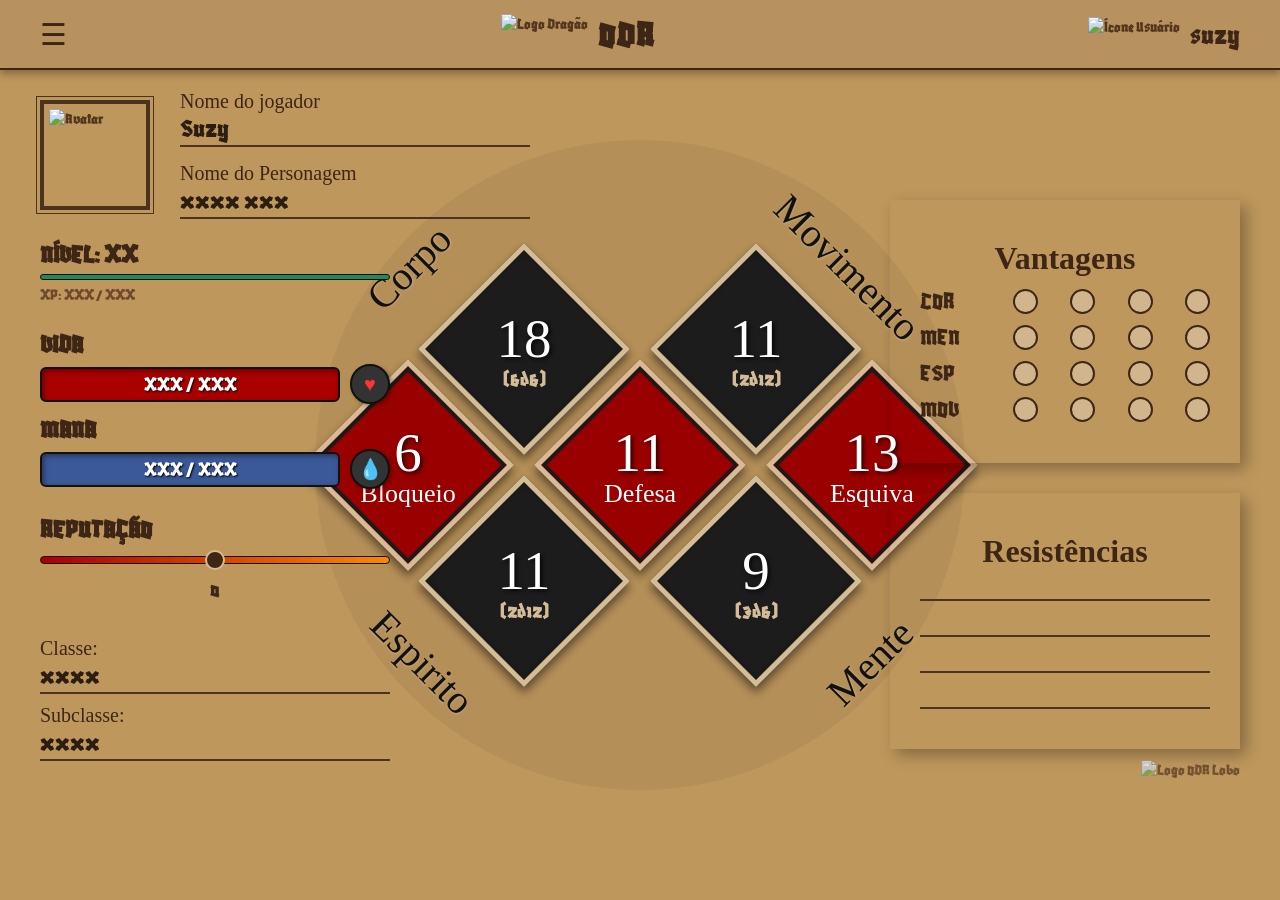
==== frontend/html/ficha.html @ 8ba45d46 "chore: organiza estrutura de pastas do frontend e ajusta caminhos dos arquivos" ====
<!DOCTYPE html>
<html lang="pt-BR">
<head>
    <meta charset="UTF-8">
    <meta name="viewport" content="width=device-width, initial-scale=1.0">
    <title>ODR - Ficha do Personagem</title>
    <link rel="stylesheet" href="../css/global.css">
    <link rel="stylesheet" href="../css/ficha.css">
    <link href="https://fonts.googleapis.com/css2?family=Blaka&display=swap" rel="stylesheet">
</head>
<body>

    <!-- NAVBAR PADRÃO -->
    <header class="navbar">
        <div class="menu-icon"><span>&#9776;</span></div>
        <div class="logo-container">
            <img src="../assets/castle.png" alt="Logo Dragão" class="logo-img">
            <h1 class="logo-text">ODR</h1>
        </div>
        <div class="user-profile">
            <img src="../assets/account.png" alt="Ícone Usuário" class="user-icon">
            <span class="username">suzy</span>
        </div>
    </header>

<main class="ficha-content three-col-layout">
        
        <!-- ========================================== -->
        <!-- COLUNA 1: ESQUERDA -->
        <!-- ========================================== -->
        <aside class="sidebar-left">
            <!-- Header -->
            <section class="ficha-header">
                <div class="ficha-avatar-box">
                    <img src="../assets/account.png" alt="Avatar">
                </div>
                <div class="ficha-names">
                    <div class="name-group">
                        <label>Nome do jogador</label>
                        <input type="text" value="Suzy" class="line-input">
                    </div>
                    <div class="name-group">
                        <label>Nome do Personagem</label>
                        <input type="text" value="xxxx xxx" class="line-input">
                    </div>
                </div>
            </section>

            <!-- Nível e XP -->
            <div class="level-box">
                <h3 class="blaka-title">NÍVEL: XX</h3>
                <div class="xp-bar"></div>
                <span class="xp-text">XP: XXX / XXX</span>
            </div>

            <!-- Vida e Mana -->
            <div class="status-box">
                <h3 class="blaka-title">VIDA</h3>
                <div class="bar-row">
                    <div class="status-bar health-bar">
                        <input type="text" value="XXX / XXX" class="bar-input">
                    </div>
                    <div class="bar-icon"><span class="icon-heart">♥</span></div>
                </div>

                <h3 class="blaka-title mt-10">MANA</h3>
                <div class="bar-row">
                    <div class="status-bar mana-bar">
                        <input type="text" value="XXX / XXX" class="bar-input">
                    </div>
                    <div class="bar-icon"><span class="icon-potion">💧</span></div>
                </div>
            </div>

            <!-- Reputação -->
            <div class="reputacao-box">
                <h3 class="blaka-title">REPUTAÇÃO</h3>
                <input type="range" min="-100" max="100" value="0" class="reputacao-slider" id="repSlider">
                <div class="rep-display"><span id="repValor">0</span></div>
            </div>

            <!-- Classe e Subclasse -->
            <div class="class-info mt-10">
                <div class="name-group">
                    <label>Classe:</label>
                    <input type="text" value="xxxx" class="line-input">
                </div>
                <div class="name-group mt-10">
                    <label>Subclasse:</label>
                    <input type="text" value="xxxx" class="line-input">
                </div>
            </div>
        </aside>

        <!-- ========================================== -->
        <!-- COLUNA 2: CENTRO (Hexagrama) -->
        <!-- ========================================== -->
        <section class="diamond-grid central-grid">
            <div class="grid-center">
                <div class="diamond-item pos-tl black-diamond">
                    <span class="outer-label label-tl">Corpo</span>
                    <div class="diamond-shape"></div>
                    <div class="diamond-content">
                        <input type="text" value="18" class="diamond-val">
                        <input type="text" value="(6d6)" class="diamond-sub">
                    </div>
                </div>
                <div class="diamond-item pos-tr black-diamond">
                    <span class="outer-label label-tr">Movimento</span>
                    <div class="diamond-shape"></div>
                    <div class="diamond-content">
                        <input type="text" value="11" class="diamond-val">
                        <input type="text" value="(2d12)" class="diamond-sub">
                    </div>
                </div>
                <div class="diamond-item pos-l red-diamond">
                    <div class="diamond-shape"></div>
                    <div class="diamond-content">
                        <input type="text" value="6" class="diamond-val">
                        <input type="text" value="Bloqueio" class="diamond-text">
                    </div>
                </div>
                <div class="diamond-item pos-center red-diamond">
                    <div class="diamond-shape"></div>
                    <div class="diamond-content">
                        <input type="text" value="11" class="diamond-val">
                        <input type="text" value="Defesa" class="diamond-text">
                    </div>
                </div>
                <div class="diamond-item pos-r red-diamond">
                    <div class="diamond-shape"></div>
                    <div class="diamond-content">
                        <input type="text" value="13" class="diamond-val">
                        <input type="text" value="Esquiva" class="diamond-text">
                    </div>
                </div>
                <div class="diamond-item pos-bl black-diamond">
                    <span class="outer-label label-bl">Espirito</span>
                    <div class="diamond-shape"></div>
                    <div class="diamond-content">
                        <input type="text" value="11" class="diamond-val">
                        <input type="text" value="(2d12)" class="diamond-sub">
                    </div>
                </div>
                <div class="diamond-item pos-br black-diamond">
                    <span class="outer-label label-br">Mente</span>
                    <div class="diamond-shape"></div>
                    <div class="diamond-content">
                        <input type="text" value="9" class="diamond-val">
                        <input type="text" value="(3d6)" class="diamond-sub">
                    </div>
                </div>
            </div>
        </section>

        <!-- ========================================== -->
        <!-- COLUNA 3: DIREITA -->
        <!-- ========================================== -->
        <aside class="sidebar-right">
            <!-- Vantagens -->
            <div class="pergaminho-box">
                <h2 class="old-title central-title">Vantagens</h2>
                <div class="vantagens-grid">
                    <div class="vantagem-row">
                        <span class="vantagem-label">COR</span>
                        <input type="checkbox" class="circle-check"><input type="checkbox" class="circle-check"><input type="checkbox" class="circle-check"><input type="checkbox" class="circle-check">
                    </div>
                    <div class="vantagem-row">
                        <span class="vantagem-label">MEN</span>
                        <input type="checkbox" class="circle-check"><input type="checkbox" class="circle-check"><input type="checkbox" class="circle-check"><input type="checkbox" class="circle-check">
                    </div>
                    <div class="vantagem-row">
                        <span class="vantagem-label">ESP</span>
                        <input type="checkbox" class="circle-check"><input type="checkbox" class="circle-check"><input type="checkbox" class="circle-check"><input type="checkbox" class="circle-check">
                    </div>
                    <div class="vantagem-row">
                        <span class="vantagem-label">MOV</span>
                        <input type="checkbox" class="circle-check"><input type="checkbox" class="circle-check"><input type="checkbox" class="circle-check"><input type="checkbox" class="circle-check">
                    </div>
                </div>
            </div>

            <!-- Resistências -->
            <div class="pergaminho-box mt-30">
                <h2 class="old-title central-title">Resistências</h2>
                <div class="resistencias-list">
                    <input type="text" class="line-input full-width">
                    <input type="text" class="line-input full-width">
                    <input type="text" class="line-input full-width">
                    <input type="text" class="line-input full-width">
                </div>
            </div>
        </aside>
        <!-- FIM DA COLUNA DIREITA -->

    </main>

    <img src="../assets/ODR_2m.png" alt="Logo ODR Lobo" class="watermark-logo">
    <script>
        const slider = document.getElementById("repSlider");
        const valorDisplay = document.getElementById("repValor");
        slider.oninput = function() {
            valorDisplay.innerHTML = this.value; // Pega o valor exato (-100 a 100) e joga na tela
        }
    </script>
</body>
</html>

</body>
</html>
---- frontend/css/global.css ----
/* =========================================
   ESTILOS GERAIS E RESETS
   ========================================= */
* {
    margin: 0;
    padding: 0;
    box-sizing: border-box;
}

body {
    /* fundo base sólido que vai aparecer por baixo da textura transparente */
    background-color: #be975c; 
    
    font-family: 'Blaka', cursive;
    color: #53361e;
    min-height: 100vh;
    display: flex;
    flex-direction: column;
}

/* camada invisível criada apenas para controlar a opacidade da imagem */
body::before {
    content: "";
    position: fixed;
    top: 0;
    left: 0;
    width: 100%;
    height: 100%;
    z-index: -1; /* joga a textura para trás de tudo */
    
    background-image: url('../assets/paperfundo.png'); 
    background-size: cover;
    background-position: center;
    opacity: 0.3; 
}

/* =========================================
   NAVBAR (CABEÇALHO)
   ========================================= */
.navbar {
    background-color: rgba(184, 145, 95, 0.85);
    border-bottom: 2px solid #3d2616;
    height: 70px;
    display: flex;
    justify-content: space-between;
    align-items: center;
    padding: 0 40px;
    box-shadow: 0 4px 8px rgba(0, 0, 0, 0.3);
}

.menu-icon span {
    font-size: 30px;
    color: #3d2616;
    cursor: pointer;
}

.logo-container {
    display: flex;
    align-items: center;
    gap: 10px;
}

.logo-img { height: 40px; }

.logo-text {
    font-family: 'Blaka', cursive;
    font-size: 36px;
    color: #3d2616;
    letter-spacing: 2px;
}

.user-profile {
    display: flex;
    align-items: center;
    gap: 10px;
}

.user-icon { height: 35px; }

.username {
    font-family: 'Blaka', cursive;
    font-size: 28px;
    color: #3d2616;
}

/* =========================================
   MARCA D'ÁGUA INFERIOR DIREITA
   ========================================= */
.watermark-logo {
    position: fixed;
    bottom: 40px;
    right: 40px;
    height: 100px;
    opacity: 0.7;
}
---- frontend/css/ficha.css ----
/* =========================================
   FICHA DE PERSONAGEM
   ========================================= */
.ficha-content {
    flex: 1;
    display: flex;
    flex-direction: column;
    padding: 30px;
    position: relative;
    z-index: 1;
}

/* --- Avatar e Nomes --- */
.ficha-header {
    display: flex;
    align-items: center;
    gap: 30px;
    margin-bottom: 20px;
    position: relative; 
    z-index: 10; 
}

.ficha-avatar-box {
    width: 110px;
    height: 110px;
    
    min-width: 110px; 
    flex-shrink: 0;   
    
    border: 4px solid #4a3320;
    padding: 5px;
    position: relative;
    display: flex;
    justify-content: center;
    align-items: center;
}

.ficha-avatar-box::after {
    content: "";
    position: absolute;
    top: -8px; left: -8px; right: -8px; bottom: -8px;
    border: 1px solid #4a3320;
}

.ficha-avatar-box img {
    width: 100%;
    height: 100%;
    object-fit: contain;
}

.ficha-names {
    display: flex;
    flex-direction: column;
    gap: 15px;
}

.name-group {
    display: flex;
    flex-direction: column;
}

.name-group label {
    font-family: 'Old English Text MT', 'Engravers Old English', cursive;
    font-size: 20px;
    color: #3d2616;
}

.line-input {
    border: none;
    border-bottom: 2px solid #4a3320;
    background: transparent;
    font-family: 'Blaka', cursive;
    font-size: 26px;
    color: #2b1d12;
    width: 350px;
    outline: none;
    padding-bottom: 2px;
}

/* --- Losangos --- */
.diamond-grid {
    display: flex;
    justify-content: center;
    align-items: center;
    flex: 1;
    margin-top: -180px; 
}

.grid-center {
    position: relative;
    --size: 150px;     
    --offset: 116px;   
}

.grid-center::before {
    content: "";
    position: absolute;
    top: 50%; left: 50%;
    width: 650px; height: 650px;
    transform: translate(-50%, -50%);
    border-radius: 50%;
    background-color: rgba(0, 0, 0, 0.05);
    z-index: 0;
}

.diamond-item {
    position: absolute;
    width: var(--size);
    height: var(--size);
    transform: translate(-50%, -50%); 
    display: flex;
    justify-content: center;
    align-items: center;
    z-index: 2;
}

.pos-center { top: 0; left: 0; }
.pos-tl { top: calc(var(--offset) * -1); left: calc(var(--offset) * -1); }
.pos-tr { top: calc(var(--offset) * -1); left: var(--offset); }
.pos-l  { top: 0; left: calc(var(--offset) * -2); }
.pos-r  { top: 0; left: calc(var(--offset) * 2); }
.pos-bl { top: var(--offset); left: calc(var(--offset) * -1); }
.pos-br { top: var(--offset); left: var(--offset); }

.diamond-shape {
    position: absolute;
    top: 0; left: 0; 
    width: 100%; height: 100%;
    transform: rotate(45deg); 
    box-sizing: border-box;
    border: 5px solid #d4bc96; 
    box-shadow: inset 0 0 0 4px #1a1a1a, 4px 4px 10px rgba(0,0,0,0.5); 
    z-index: 1;
}

.black-diamond .diamond-shape { background-color: #1c1c1c; }
.red-diamond .diamond-shape { background-color: #990000; }

.diamond-content {
    position: relative;
    z-index: 2;
    display: flex;
    flex-direction: column;
    align-items: center;
    justify-content: center;
    width: 100%;
}

/* --- textos editáveis --- */
.diamond-val {
    font-family: 'Old English Text MT', 'Engravers Old English', cursive;
    font-size: 55px; 
    color: #fff;
    background: transparent;
    border: none;
    width: 90%;
    text-align: center;
    outline: none;
    text-shadow: 2px 2px 4px rgba(0,0,0,0.8);
    margin-bottom: -5px;
}

.diamond-sub {
    font-family: 'Blaka', cursive;
    font-size: 22px; 
    color: #d4bc96;
    background: transparent;
    border: none;
    width: 90%;
    text-align: center;
    outline: none;
}

.diamond-text {
    font-family: 'Old English Text MT', 'Engravers Old English', cursive;
    font-size: 26px; 
    color: #fff;
    background: transparent;
    border: none;
    width: 90%;
    text-align: center;
    outline: none;
}

/* --- titulos (corpo, mente, etc) --- */
.outer-label {
    position: absolute;
    font-family: 'Old English Text MT', 'Engravers Old English', cursive;
    font-size: 40px; 
    color: #111;
    text-shadow: 1px 1px 2px rgba(255,255,255,0.2);
    z-index: 3;
}

/* Afastamos um pouquinho mais os textos externos para não colarem na borda */
.label-tl { top: -30px; left: -90px; transform: rotate(-45deg); }
.label-tr { top: -30px; right: -110px; transform: rotate(45deg); }
.label-bl { bottom: -30px; left: -90px; transform: rotate(45deg); }
.label-br { bottom: -30px; right: -90px; transform: rotate(-45deg); }

/* =========================================
   ESTRUTURA DE 3 COLUNAS DA FICHA
   ========================================= */
.three-col-layout {
    display: flex;
    flex-direction: row;
    justify-content: space-between;
    width: 100%;
    max-width: 1800px;
    margin: 0 auto;
    padding: 20px 40px;
}

.sidebar-left, .sidebar-right {
    width: 350px;
    display: flex;
    flex-direction: column;
    z-index: 10;
}

.central-grid {
    flex: 1;
    margin-top: -40px; 
}
/* Utilitários */
.blaka-title { font-family: 'Blaka', cursive; font-size: 26px; color: #3d2616; margin: 0 0 5px 0; }
.old-title { font-family: 'Old English Text MT', 'Engravers Old English', cursive; font-size: 32px; color: #3d2616; margin: 0 0 10px 0; }
.central-title { text-align: center; }
.mt-10 { margin-top: 10px; }
.mt-30 { margin-top: 30px; }

/* =========================================
   COLUNA ESQUERDA (Barras e Nível)
   ========================================= */
/* Nível e XP */
.level-box { margin-bottom: 25px; }
.xp-bar { width: 100%; height: 6px; background-color: #278855; border-radius: 3px; margin: 5px 0; border: 1px solid #111; }
.xp-text { font-family: 'Blaka', cursive; font-size: 16px; color: #583720; opacity: 0.8; }

/* Barras de Vida e Mana */
.status-box { margin-bottom: 25px; }
.bar-row { display: flex; align-items: center; gap: 10px; }

.status-bar {
    flex: 1;
    height: 35px;
    border: 2px solid #111;
    border-radius: 6px;
    display: flex;
    align-items: center;
    justify-content: center;
    box-shadow: inset 2px 2px 5px rgba(0,0,0,0.4);
}
.health-bar { background-color: #aa0000; }
.mana-bar { background-color: #3b5998; }

.bar-input {
    background: transparent; border: none; color: #fff; font-family: 'Blaka', cursive;
    font-size: 20px; text-align: center; width: 100%; outline: none; text-shadow: 1px 1px 2px #000;
}

.bar-icon {
    width: 40px; height: 40px; border-radius: 50%; border: 2px solid #111;
    background-color: #333; display: flex; justify-content: center; align-items: center;
    font-size: 20px; box-shadow: 2px 2px 4px rgba(0,0,0,0.3);
}
.icon-heart { color: #ff3333; }
.icon-potion { color: #33ccff; }

/* Barra de Reputação */
.reputacao-box { margin-bottom: 25px; }
.reputacao-slider {
    width: 100%; height: 8px; appearance: none; -webkit-appearance: none; background: linear-gradient(to right, #aa0000, #ff8800);
    border-radius: 4px; outline: none; border: 1px solid #111;
}
.reputacao-slider::-webkit-slider-thumb {
    -webkit-appearance: none; appearance: none;
    width: 20px; height: 20px; border-radius: 50%; background: #3d2616; border: 2px solid #d4bc96; cursor: pointer;
}
.rep-display {
    font-family: 'Blaka', cursive;
    font-size: 22px;
    color: #3d2616;
    text-align: center;
    margin-top: 8px; 
}

/* =========================================
   COLUNA DIREITA 
   ========================================= */
.pergaminho-box {
    background-image: url('../assets/fundoquadrado.png'); 
    
    background-size: 100% 100%;
    background-position: center;
    background-repeat: no-repeat;
    background-color: transparent;
    padding: 40px 30px; 
    width: 100%;
    min-height: 250px;
    box-shadow: 6px 6px 15px rgba(0, 0, 0, 0.3); 
}
.sidebar-right {
    margin-top: 110px; 
}

/* checkboxes de vantagens */
.vantagens-grid { display: flex; flex-direction: column; gap: 8px; }
.vantagem-row { display: flex; align-items: center; justify-content: space-between; }
.vantagem-label { font-family: 'Blaka', cursive; font-size: 24px; color: #3d2616; width: 60px; }

.circle-check {
    appearance: none; -webkit-appearance: none;
    width: 25px; height: 25px; border: 2px solid #3d2616; border-radius: 50%;
    background-color: rgba(255,255,255,0.3); cursor: pointer;
}
.circle-check:checked {
    background-color: #3d2616;
    box-shadow: inset 0 0 0 3px #d2bba0; 
}

.full-width { width: 100% !important; margin-top: 10px; }

.resistencias-list {
    margin-top: -15px; 
}
.resistencias-list .full-width {
    margin-top: 2px !important; 
}
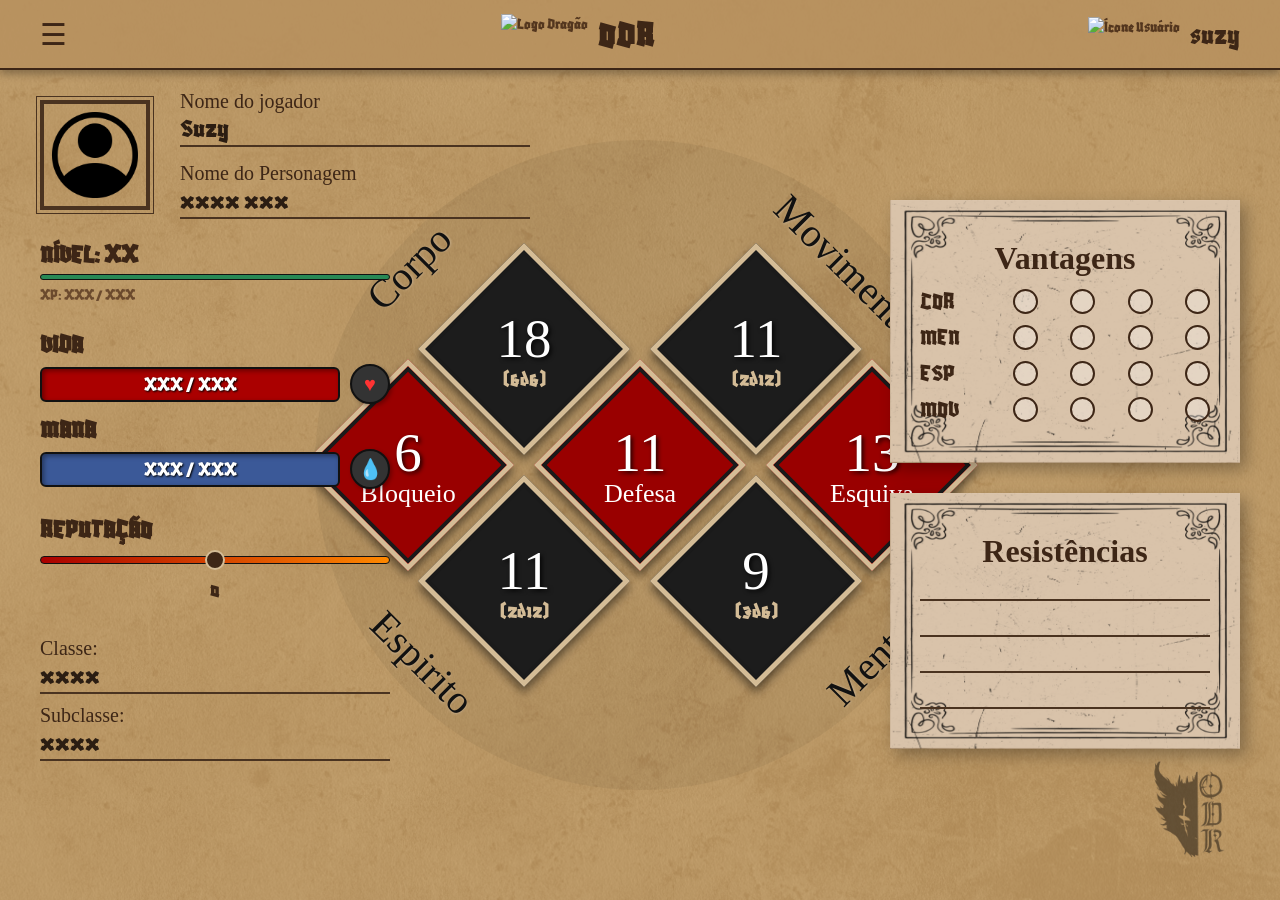
==== commit f3b3d4cc: "fix: corrige caminhos das imagens e do css nos arquivos html" ====
--- a/frontend/html/ficha.html
+++ b/frontend/html/ficha.html
@@ -32,7 +32,7 @@
             <!-- Header -->
             <section class="ficha-header">
                 <div class="ficha-avatar-box">
-                    <img src="../assets/account.png" alt="Avatar">
+                    <img src="../../assets/account.png" alt="Avatar">
                 </div>
                 <div class="ficha-names">
                     <div class="name-group">
@@ -195,7 +195,7 @@
 
     </main>
 
-    <img src="../assets/ODR_2m.png" alt="Logo ODR Lobo" class="watermark-logo">
+    <img src="../../assets/ODR_2m.png" alt="Logo ODR Lobo" class="watermark-logo">
     <script>
         const slider = document.getElementById("repSlider");
         const valorDisplay = document.getElementById("repValor");
--- a/frontend/css/global.css
+++ b/frontend/css/global.css
@@ -28,7 +28,7 @@
     height: 100%;
     z-index: -1; /* joga a textura para trás de tudo */
     
-    background-image: url('../assets/paperfundo.png'); 
+    background-image: url('../../assets/paperfundo.png'); 
     background-size: cover;
     background-position: center;
     opacity: 0.3; 
--- a/frontend/css/ficha.css
+++ b/frontend/css/ficha.css
@@ -289,7 +289,7 @@
    COLUNA DIREITA 
    ========================================= */
 .pergaminho-box {
-    background-image: url('../assets/fundoquadrado.png'); 
+    background-image: url('../../assets/fundoquadrado.png'); 
     
     background-size: 100% 100%;
     background-position: center;
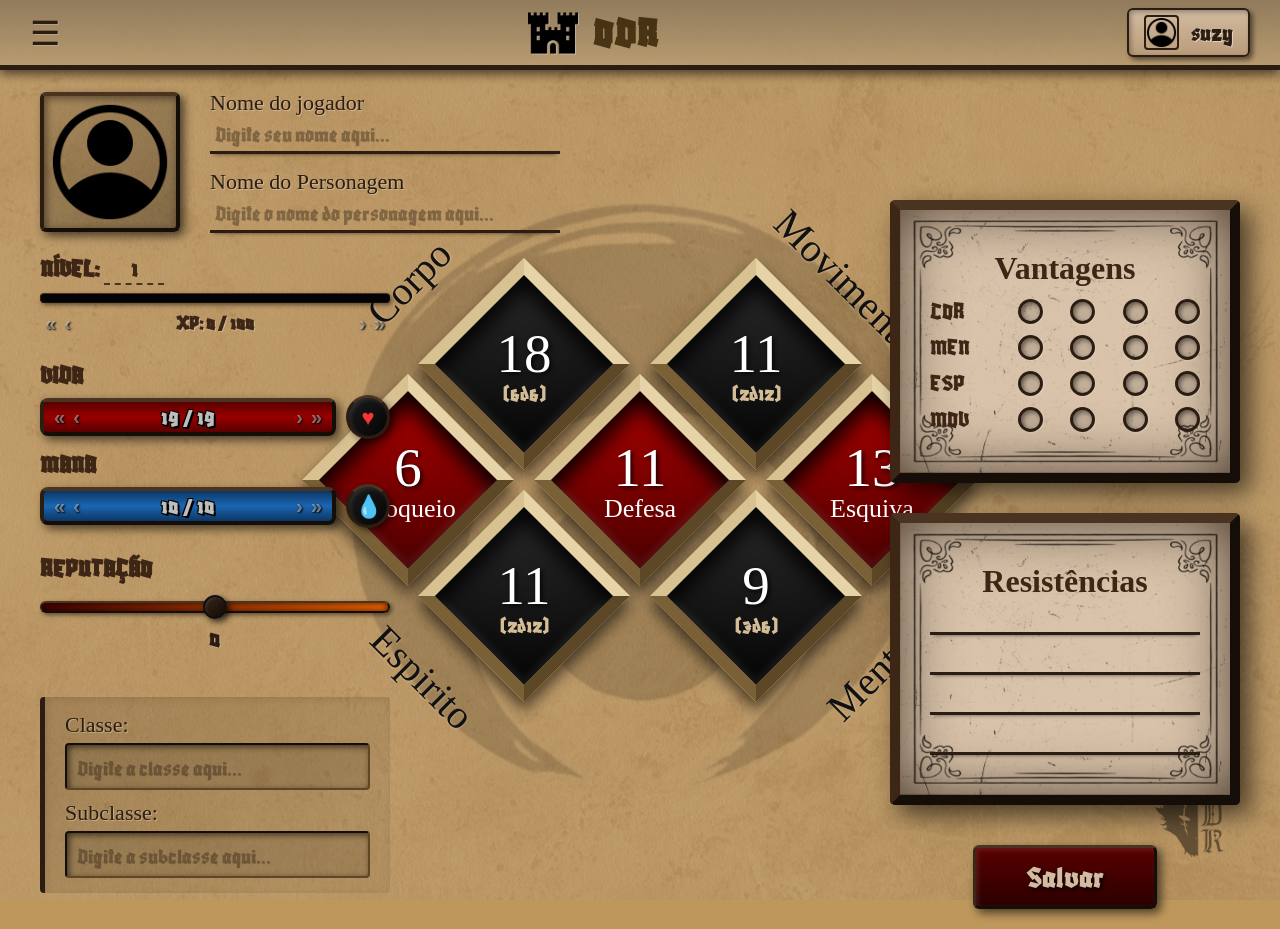
==== commit 982f61fd: "atualizando layout, barras de vida animadas e placeholders" ====
--- a/frontend/html/ficha.html
+++ b/frontend/html/ficha.html
@@ -14,11 +14,11 @@
     <header class="navbar">
         <div class="menu-icon"><span>&#9776;</span></div>
         <div class="logo-container">
-            <img src="../assets/castle.png" alt="Logo Dragão" class="logo-img">
+            <img src="../../assets/castle.png" alt="Logo Dragão" class="logo-img">
             <h1 class="logo-text">ODR</h1>
         </div>
         <div class="user-profile">
-            <img src="../assets/account.png" alt="Ícone Usuário" class="user-icon">
+            <img src="../../assets/account.png" alt="Ícone Usuário" class="user-icon">
             <span class="username">suzy</span>
         </div>
     </header>
@@ -31,42 +31,98 @@
         <aside class="sidebar-left">
             <!-- Header -->
             <section class="ficha-header">
-                <div class="ficha-avatar-box">
-                    <img src="../../assets/account.png" alt="Avatar">
+                <div class="ficha-avatar-box" title="Clique para trocar a imagem">
+                    <label for="avatar-upload" class="avatar-label">
+                        <img src="../../assets/account.png" alt="Avatar" id="avatar-img">
+                    </label>
+                    <input type="file" id="avatar-upload" accept="image/*" style="display: none;">
                 </div>
                 <div class="ficha-names">
                     <div class="name-group">
                         <label>Nome do jogador</label>
-                        <input type="text" value="Suzy" class="line-input">
+                        <input type="text" placeholder="Digite seu nome aqui..." class="line-input">
                     </div>
                     <div class="name-group">
                         <label>Nome do Personagem</label>
-                        <input type="text" value="xxxx xxx" class="line-input">
+                        <input type="text" placeholder="Digite o nome do personagem aqui..." class="line-input">
                     </div>
                 </div>
             </section>
 
             <!-- Nível e XP -->
             <div class="level-box">
-                <h3 class="blaka-title">NÍVEL: XX</h3>
-                <div class="xp-bar"></div>
-                <span class="xp-text">XP: XXX / XXX</span>
+                <h3 class="blaka-title">
+                    NÍVEL: <input type="number" id="nivel-input" class="nivel-input" value="1" min="1">
+                </h3>
+                
+                <div class="xp-bar-container">
+                    <div class="bar-fill xp-fill" id="xp-fill" style="width: 0%;"></div>
+                </div>
+                <div class="xp-text-container">
+                    <div class="arrow-group left-arrows">
+                        <button class="arrow-btn xp-arrow" onclick="updateStat('xp', 'max', -10)">«</button>
+                        <button class="arrow-btn xp-arrow" onclick="updateStat('xp', 'current', -5)">‹</button>
+                    </div>
+                    
+                    <span class="xp-text">XP: <span id="xp-current">0</span> / <span id="xp-max">100</span></span>
+                    
+                    <div class="arrow-group right-arrows">
+                        <button class="arrow-btn xp-arrow" onclick="updateStat('xp', 'current', 5)">›</button>
+                        <button class="arrow-btn xp-arrow" onclick="updateStat('xp', 'max', 10)">»</button>
+                    </div>
+                </div>
             </div>
 
             <!-- Vida e Mana -->
             <div class="status-box">
                 <h3 class="blaka-title">VIDA</h3>
+                
+                <!-- Barra de Vida -->
                 <div class="bar-row">
-                    <div class="status-bar health-bar">
-                        <input type="text" value="XXX / XXX" class="bar-input">
+                    <div class="status-bar-container">
+                        <div class="bar-fill health-fill" id="health-fill" style="width: 100%;"></div>
+                        
+                        <div class="bar-content">
+                            <div class="arrow-group left-arrows">
+                                <button class="arrow-btn" onclick="updateStat('health', 'max', -1)">«</button>
+                                <button class="arrow-btn" onclick="updateStat('health', 'current', -1)">‹</button>
+                            </div>
+                            
+                            <div class="stat-numbers">
+                                <span id="health-current">19</span> / <span id="health-max">19</span>
+                            </div>
+                            
+                            <div class="arrow-group right-arrows">
+                                <button class="arrow-btn" onclick="updateStat('health', 'current', 1)">›</button>
+                                <button class="arrow-btn" onclick="updateStat('health', 'max', 1)">»</button>
+                            </div>
+                        </div>
                     </div>
                     <div class="bar-icon"><span class="icon-heart">♥</span></div>
                 </div>
 
                 <h3 class="blaka-title mt-10">MANA</h3>
+                
+                <!-- Barra de Mana -->
                 <div class="bar-row">
-                    <div class="status-bar mana-bar">
-                        <input type="text" value="XXX / XXX" class="bar-input">
+                    <div class="status-bar-container">
+                        <div class="bar-fill mana-fill" id="mana-fill" style="width: 100%;"></div>
+                        
+                        <div class="bar-content">
+                            <div class="arrow-group left-arrows">
+                                <button class="arrow-btn" onclick="updateStat('mana', 'max', -1)">«</button>
+                                <button class="arrow-btn" onclick="updateStat('mana', 'current', -1)">‹</button>
+                            </div>
+                            
+                            <div class="stat-numbers">
+                                <span id="mana-current">10</span> / <span id="mana-max">10</span>
+                            </div>
+                            
+                            <div class="arrow-group right-arrows">
+                                <button class="arrow-btn" onclick="updateStat('mana', 'current', 1)">›</button>
+                                <button class="arrow-btn" onclick="updateStat('mana', 'max', 1)">»</button>
+                            </div>
+                        </div>
                     </div>
                     <div class="bar-icon"><span class="icon-potion">💧</span></div>
                 </div>
@@ -75,20 +131,23 @@
             <!-- Reputação -->
             <div class="reputacao-box">
                 <h3 class="blaka-title">REPUTAÇÃO</h3>
-                <input type="range" min="-100" max="100" value="0" class="reputacao-slider" id="repSlider">
-                <div class="rep-display"><span id="repValor">0</span></div>
+                <div class="slider-wrapper">
+                    <input type="range" min="-100" max="100" value="0" class="reputacao-slider" id="repSlider">
+                    <div class="rep-display" id="repDisplayBox"><span id="repValor">0</span></div>
+                </div>
             </div>
 
             <!-- Classe e Subclasse -->
             <div class="class-info mt-10">
                 <div class="name-group">
                     <label>Classe:</label>
-                    <input type="text" value="xxxx" class="line-input">
+                    <input type="text" placeholder="Digite a classe aqui..." class="line-input">
                 </div>
                 <div class="name-group mt-10">
                     <label>Subclasse:</label>
-                    <input type="text" value="xxxx" class="line-input">
-                </div>
+                    <input type="text" placeholder="Digite a subclasse aqui..." class="line-input">
+                </div>
+            </div>
             </div>
         </aside>
 
@@ -117,21 +176,21 @@
                     <div class="diamond-shape"></div>
                     <div class="diamond-content">
                         <input type="text" value="6" class="diamond-val">
-                        <input type="text" value="Bloqueio" class="diamond-text">
+                        <input type="text" value="Bloqueio" class="diamond-text" readonly>
                     </div>
                 </div>
                 <div class="diamond-item pos-center red-diamond">
                     <div class="diamond-shape"></div>
                     <div class="diamond-content">
                         <input type="text" value="11" class="diamond-val">
-                        <input type="text" value="Defesa" class="diamond-text">
+                        <input type="text" value="Defesa" class="diamond-text" readonly>
                     </div>
                 </div>
                 <div class="diamond-item pos-r red-diamond">
                     <div class="diamond-shape"></div>
                     <div class="diamond-content">
                         <input type="text" value="13" class="diamond-val">
-                        <input type="text" value="Esquiva" class="diamond-text">
+                        <input type="text" value="Esquiva" class="diamond-text" readonly>
                     </div>
                 </div>
                 <div class="diamond-item pos-bl black-diamond">
@@ -157,54 +216,53 @@
         <!-- COLUNA 3: DIREITA -->
         <!-- ========================================== -->
         <aside class="sidebar-right">
-            <!-- Vantagens -->
-            <div class="pergaminho-box">
-                <h2 class="old-title central-title">Vantagens</h2>
-                <div class="vantagens-grid">
-                    <div class="vantagem-row">
-                        <span class="vantagem-label">COR</span>
-                        <input type="checkbox" class="circle-check"><input type="checkbox" class="circle-check"><input type="checkbox" class="circle-check"><input type="checkbox" class="circle-check">
-                    </div>
-                    <div class="vantagem-row">
-                        <span class="vantagem-label">MEN</span>
-                        <input type="checkbox" class="circle-check"><input type="checkbox" class="circle-check"><input type="checkbox" class="circle-check"><input type="checkbox" class="circle-check">
-                    </div>
-                    <div class="vantagem-row">
-                        <span class="vantagem-label">ESP</span>
-                        <input type="checkbox" class="circle-check"><input type="checkbox" class="circle-check"><input type="checkbox" class="circle-check"><input type="checkbox" class="circle-check">
-                    </div>
-                    <div class="vantagem-row">
-                        <span class="vantagem-label">MOV</span>
-                        <input type="checkbox" class="circle-check"><input type="checkbox" class="circle-check"><input type="checkbox" class="circle-check"><input type="checkbox" class="circle-check">
-                    </div>
-                </div>
-            </div>
-
-            <!-- Resistências -->
-            <div class="pergaminho-box mt-30">
-                <h2 class="old-title central-title">Resistências</h2>
-                <div class="resistencias-list">
-                    <input type="text" class="line-input full-width">
-                    <input type="text" class="line-input full-width">
-                    <input type="text" class="line-input full-width">
-                    <input type="text" class="line-input full-width">
-                </div>
-            </div>
+            
+            <div class="right-content-top">
+                <!-- Vantagens -->
+                <div class="pergaminho-box">
+                    <h2 class="old-title central-title">Vantagens</h2>
+                    <div class="vantagens-grid">
+                        <div class="vantagem-row">
+                            <span class="vantagem-label">COR</span>
+                            <input type="checkbox" class="circle-check"><input type="checkbox" class="circle-check"><input type="checkbox" class="circle-check"><input type="checkbox" class="circle-check">
+                        </div>
+                        <div class="vantagem-row">
+                            <span class="vantagem-label">MEN</span>
+                            <input type="checkbox" class="circle-check"><input type="checkbox" class="circle-check"><input type="checkbox" class="circle-check"><input type="checkbox" class="circle-check">
+                        </div>
+                        <div class="vantagem-row">
+                            <span class="vantagem-label">ESP</span>
+                            <input type="checkbox" class="circle-check"><input type="checkbox" class="circle-check"><input type="checkbox" class="circle-check"><input type="checkbox" class="circle-check">
+                        </div>
+                        <div class="vantagem-row">
+                            <span class="vantagem-label">MOV</span>
+                            <input type="checkbox" class="circle-check"><input type="checkbox" class="circle-check"><input type="checkbox" class="circle-check"><input type="checkbox" class="circle-check">
+                        </div>
+                    </div>
+                </div>
+
+                <!-- Resistências -->
+                <div class="pergaminho-box mt-30">
+                    <h2 class="old-title central-title">Resistências</h2>
+                    <div class="resistencias-list">
+                        <input type="text" class="line-input full-width">
+                        <input type="text" class="line-input full-width">
+                        <input type="text" class="line-input full-width">
+                        <input type="text" class="line-input full-width">
+                    </div>
+                </div>
+            </div>
+
+            <!-- boton save-->
+            <div class="save-container">
+                <button class="save-btn" onclick="salvarFicha()">Salvar</button>
+            </div>
+            
         </aside>
-        <!-- FIM DA COLUNA DIREITA -->
 
     </main>
 
     <img src="../../assets/ODR_2m.png" alt="Logo ODR Lobo" class="watermark-logo">
-    <script>
-        const slider = document.getElementById("repSlider");
-        const valorDisplay = document.getElementById("repValor");
-        slider.oninput = function() {
-            valorDisplay.innerHTML = this.value; // Pega o valor exato (-100 a 100) e joga na tela
-        }
-    </script>
-</body>
-</html>
-
+    <script src="../../backend/js/ficha.js"></script>
 </body>
 </html>
--- a/frontend/css/global.css
+++ b/frontend/css/global.css
@@ -8,9 +8,7 @@
 }
 
 body {
-    /* fundo base sólido que vai aparecer por baixo da textura transparente */
     background-color: #be975c; 
-    
     font-family: 'Blaka', cursive;
     color: #53361e;
     min-height: 100vh;
@@ -26,7 +24,7 @@
     left: 0;
     width: 100%;
     height: 100%;
-    z-index: -1; /* joga a textura para trás de tudo */
+    z-index: -1; 
     
     background-image: url('../../assets/paperfundo.png'); 
     background-size: cover;
@@ -92,4 +90,71 @@
     right: 40px;
     height: 100px;
     opacity: 0.7;
+}
+/* =========================================
+   CABEÇALHO 
+   ========================================= */
+.navbar {
+    display: flex;
+    justify-content: space-between;
+    align-items: center;
+    padding: 10px 30px;
+    background: linear-gradient(to bottom, #917b5c, #b69b72c2);
+    border-bottom: 5px solid #2b1d12;
+    box-shadow: 0 4px 10px rgba(0, 0, 0, 0.6);
+    
+    height: 70px;
+}
+
+.menu-icon span {
+    font-size: 34px;
+    cursor: pointer;
+    color: #2b1d12; 
+    text-shadow: 1px 1px 0px rgba(255,255,255,0.2); 
+    transition: 0.2s;
+}
+.menu-icon span:hover {
+    color: #000;
+    transform: scale(1.1);
+}
+
+.logo-container {
+    display: flex;
+    align-items: center;
+    gap: 15px;
+}
+.logo-img {
+    height: 50px;
+    filter: drop-shadow(1px 1px 0px rgba(255,255,255,0.3)); 
+}
+.logo-text {
+    font-family: 'Blaka', cursive;
+    font-size: 42px;
+    color: #301d00cb; 
+    margin: 0;
+    letter-spacing: 2px;
+}
+
+.user-profile {
+    display: flex;
+    align-items: center;
+    gap: 12px;
+    background: linear-gradient(to bottom, #d2bba0, #ba9c7a); 
+    padding: 5px 15px;
+    border-radius: 6px; 
+    border: 2px solid #2b1d12;
+    box-shadow: inset 2px 2px 5px rgba(0,0,0,0.3), 3px 3px 5px rgba(0,0,0,0.5);
+}
+.user-icon {
+    height: 35px;
+    width: 35px;
+    border-radius: 4px; 
+    border: 2px solid #2b1d12;
+    object-fit: contain;
+}
+.username {
+    font-family: 'Blaka', cursive;
+    font-size: 24px;
+    color: #2b1d12;
+    text-shadow: 1px 1px 0px rgba(255,255,255,0.5);
 }
--- a/frontend/css/ficha.css
+++ b/frontend/css/ficha.css
@@ -21,25 +21,43 @@
 }
 
 .ficha-avatar-box {
-    width: 110px;
-    height: 110px;
-    
-    min-width: 110px; 
+    width: 140px;
+    height: 140px;
+    min-width: 140px; 
     flex-shrink: 0;   
-    
-    border: 4px solid #4a3320;
+    border: 4px solid #2b1d12;
+    border-top-color: #4a3320;
+    border-bottom-color: #150e08;
+    border-right-color: #150e08;
+    border-radius: 6px;
+    background: linear-gradient(135deg, rgba(0,0,0,0.1), rgba(0,0,0,0.3));
     padding: 5px;
     position: relative;
     display: flex;
     justify-content: center;
     align-items: center;
+    box-shadow: 4px 4px 10px rgba(0,0,0,0.6), inset 2px 2px 8px rgba(0,0,0,0.5);
+}
+.avatar-label {
+    cursor: pointer; 
+    width: 100%;
+    height: 100%;
+    display: block;
+}
+
+#avatar-img {
+    width: 100%;
+    height: 100%;
+    object-fit: cover; 
+    border-radius: 2px; 
+    transition: filter 0.2s ease;
+}
+.avatar-label:hover #avatar-img {
+    filter: brightness(0.7);
 }
 
 .ficha-avatar-box::after {
-    content: "";
-    position: absolute;
-    top: -8px; left: -8px; right: -8px; bottom: -8px;
-    border: 1px solid #4a3320;
+    display: none;
 }
 
 .ficha-avatar-box img {
@@ -61,20 +79,28 @@
 
 .name-group label {
     font-family: 'Old English Text MT', 'Engravers Old English', cursive;
-    font-size: 20px;
-    color: #3d2616;
-}
-
+    font-size: 22px;
+    color: #2b1d12; 
+    text-shadow: 1px 1px 0px rgba(255,255,255,0.3); 
+}
 .line-input {
     border: none;
-    border-bottom: 2px solid #4a3320;
+    border-bottom: 3px solid #2b1d12;
     background: transparent;
     font-family: 'Blaka', cursive;
-    font-size: 26px;
-    color: #2b1d12;
+    font-size: 28px;
+    color: #111;
     width: 350px;
     outline: none;
     padding-bottom: 2px;
+    padding-left: 5px;
+    box-shadow: 0px 4px 4px -4px rgba(0,0,0,0.6);
+}
+.line-input::placeholder {
+    color: rgba(43, 29, 18, 0.4); 
+    font-family: 'Blaka', cursive; 
+    font-size: 22px; 
+    text-shadow: none; 
 }
 
 /* --- Losangos --- */
@@ -96,10 +122,14 @@
     content: "";
     position: absolute;
     top: 50%; left: 50%;
-    width: 650px; height: 650px;
+    width: 720px; 
+    height: 720px;
     transform: translate(-50%, -50%);
-    border-radius: 50%;
-    background-color: rgba(0, 0, 0, 0.05);
+    background-image: url('../../assets/sombra_fundo.png');
+    background-size: contain;
+    background-position: center;
+    background-repeat: no-repeat;
+    opacity: 0.15; 
     z-index: 0;
 }
 
@@ -128,13 +158,24 @@
     width: 100%; height: 100%;
     transform: rotate(45deg); 
     box-sizing: border-box;
-    border: 5px solid #d4bc96; 
-    box-shadow: inset 0 0 0 4px #1a1a1a, 4px 4px 10px rgba(0,0,0,0.5); 
+    border: 12px solid #bba077; 
+    border-top-color: #e6d3a8; 
+    border-left-color: #d8c292;
+    border-bottom-color: #7a6037; 
+    border-right-color: #5c4726;
+    box-shadow: 
+        inset 10px 10px 20px rgba(0,0,0,0.9), 
+        inset -3px -3px 8px rgba(255,255,255,0.1), 
+        6px 6px 15px rgba(0,0,0,0.6); 
+        
     z-index: 1;
 }
-
-.black-diamond .diamond-shape { background-color: #1c1c1c; }
-.red-diamond .diamond-shape { background-color: #990000; }
+.black-diamond .diamond-shape { 
+    background: linear-gradient(135deg, #2a2a2a, #050505); 
+}
+.red-diamond .diamond-shape { 
+    background: linear-gradient(135deg, #aa0000, #4d0000); 
+}
 
 .diamond-content {
     position: relative;
@@ -181,6 +222,11 @@
     text-align: center;
     outline: none;
 }
+.diamond-text[readonly] {
+    cursor: default; 
+    user-select: none; 
+    outline: none; 
+}
 
 /* --- titulos (corpo, mente, etc) --- */
 .outer-label {
@@ -192,7 +238,6 @@
     z-index: 3;
 }
 
-/* Afastamos um pouquinho mais os textos externos para não colarem na borda */
 .label-tl { top: -30px; left: -90px; transform: rotate(-45deg); }
 .label-tr { top: -30px; right: -110px; transform: rotate(45deg); }
 .label-bl { bottom: -30px; left: -90px; transform: rotate(45deg); }
@@ -234,35 +279,117 @@
    ========================================= */
 /* Nível e XP */
 .level-box { margin-bottom: 25px; }
-.xp-bar { width: 100%; height: 6px; background-color: #278855; border-radius: 3px; margin: 5px 0; border: 1px solid #111; }
-.xp-text { font-family: 'Blaka', cursive; font-size: 16px; color: #583720; opacity: 0.8; }
-
-/* Barras de Vida e Mana */
+
+.nivel-input {
+    background: transparent;
+    border: none;
+    border-bottom: 2px dashed #4a3320; 
+    color: #3d2616;
+    font-family: 'Blaka', cursive;
+    font-size: 26px;
+    width: 60px;
+    text-align: center;
+    outline: none;
+}
+.nivel-input::-webkit-outer-spin-button,
+.nivel-input::-webkit-inner-spin-button { -webkit-appearance: none; margin: 0; }
+
+.xp-bar-container { 
+    width: 100%; height: 10px; margin: 8px 0; 
+    border-radius: 4px; 
+    border: 1px solid #2b1d12; border-top-color: #4a3320; border-bottom-color: #150e08; border-right-color: #150e08;
+    background-color: #050505; 
+    box-shadow: 2px 2px 4px rgba(0,0,0,0.5), inset 0 0 4px rgba(0,0,0,0.9);
+    position: relative; overflow: hidden;
+}
+
+.xp-fill { background: linear-gradient(to bottom, #0f4024 0%, #1b7340 50%, #0f4024 100%); }
+
+.xp-text-container {
+    display: flex; justify-content: space-between; align-items: center; padding: 0 5px;
+}
+.xp-text { 
+    font-family: 'Blaka', cursive; font-size: 20px; color: #3d2616; 
+    text-shadow: 1px 1px 0px rgba(255,255,255,0.3); font-weight: bold;
+}
+
+.xp-arrow { color: #4a3320; text-shadow: none; }
+.xp-arrow:hover { color: #111; }
+.xp-text { 
+    font-family: 'Blaka', cursive; 
+    font-size: 20px; 
+    color: #3d2616; 
+    text-shadow: 1px 1px 0px rgba(255,255,255,0.3); 
+    font-weight: bold;
+}
 .status-box { margin-bottom: 25px; }
 .bar-row { display: flex; align-items: center; gap: 10px; }
 
-.status-bar {
+.status-bar-container {
     flex: 1;
-    height: 35px;
-    border: 2px solid #111;
-    border-radius: 6px;
-    display: flex;
-    align-items: center;
-    justify-content: center;
-    box-shadow: inset 2px 2px 5px rgba(0,0,0,0.4);
-}
-.health-bar { background-color: #aa0000; }
-.mana-bar { background-color: #3b5998; }
-
-.bar-input {
-    background: transparent; border: none; color: #fff; font-family: 'Blaka', cursive;
-    font-size: 20px; text-align: center; width: 100%; outline: none; text-shadow: 1px 1px 2px #000;
-}
-
+    height: 38px;
+    border: 4px solid #2b1d12; 
+    border-top-color: #4a3320; 
+    border-bottom-color: #150e08; 
+    border-right-color: #150e08;
+    border-radius: 8px;
+    position: relative;
+    background-color: #050505; 
+    box-shadow: 4px 4px 10px rgba(0,0,0,0.6), inset 0 0 12px rgba(0,0,0,0.9);
+    overflow: hidden; 
+}
+.bar-fill {
+    position: absolute;
+    top: 0; left: 0;
+    height: 100%;
+    transition: width 0.3s ease; 
+    z-index: 1;
+}
+.health-fill { background: linear-gradient(to bottom, #590000 0%, #990000 50%, #590000 100%); }
+.mana-fill { background: linear-gradient(to bottom, #0d3663 0%, #1a66b3 50%, #0d3663 100%); }
+
+.bar-content {
+    position: absolute;
+    top: 0; left: 0;
+    width: 100%; height: 100%;
+    display: flex;
+    justify-content: space-between;
+    align-items: center;
+    padding: 0 10px;
+    z-index: 2;
+}
+
+.stat-numbers {
+    color: #ffffffbd; 
+    font-family: 'Blaka', cursive;
+    font-size: 24px; 
+    text-shadow: 2px 2px 0 #000, -1px -1px 0 #000, 1px -1px 0 #000, -1px 1px 0 #000;
+}
+
+.arrow-group { display: flex; gap: 8px; }
+.arrow-btn {
+    background: transparent;
+    border: none;
+    color: rgba(255, 255, 255, 0.4);
+    font-size: 20px;
+    cursor: pointer;
+    font-weight: bold;
+    text-shadow: 1px 1px 2px #000;
+    transition: 0.2s;
+}
+.arrow-btn:hover { color: #fff; transform: scale(1.2); }
 .bar-icon {
-    width: 40px; height: 40px; border-radius: 50%; border: 2px solid #111;
-    background-color: #333; display: flex; justify-content: center; align-items: center;
-    font-size: 20px; box-shadow: 2px 2px 4px rgba(0,0,0,0.3);
+    width: 44px; 
+    height: 44px; 
+    border-radius: 50%; 
+    border: 3px solid #2b1d12;
+    border-top-color: #4a3320;
+    background: linear-gradient(135deg, #1a1a1a, #050505); 
+    display: flex; 
+    justify-content: center; 
+    align-items: center;
+    font-size: 22px; 
+    box-shadow: 3px 3px 6px rgba(0,0,0,0.5), inset 2px 2px 4px rgba(255,255,255,0.1);
 }
 .icon-heart { color: #ff3333; }
 .icon-potion { color: #33ccff; }
@@ -270,19 +397,58 @@
 /* Barra de Reputação */
 .reputacao-box { margin-bottom: 25px; }
 .reputacao-slider {
-    width: 100%; height: 8px; appearance: none; -webkit-appearance: none; background: linear-gradient(to right, #aa0000, #ff8800);
-    border-radius: 4px; outline: none; border: 1px solid #111;
-}
+    width: 100%; 
+    height: 12px; 
+    appearance: none; 
+    -webkit-appearance: none; 
+    background: linear-gradient(to right, #4a0000, #fd6a01);
+    border-radius: 6px; 
+    outline: none; 
+    border: 2px solid #2b1d12;
+    border-top-color: #4a3320;
+    border-bottom-color: #150e08;
+    border-right-color: #150e08;
+    box-shadow: 2px 2px 4px rgba(0,0,0,0.5), inset 0 0 6px rgba(0,0,0,0.8);
+}
+
 .reputacao-slider::-webkit-slider-thumb {
-    -webkit-appearance: none; appearance: none;
-    width: 20px; height: 20px; border-radius: 50%; background: #3d2616; border: 2px solid #d4bc96; cursor: pointer;
-}
+    -webkit-appearance: none; 
+    appearance: none;
+    width: 24px; 
+    height: 24px; 
+    border-radius: 50%; 
+    background: linear-gradient(135deg, #3a261a, #110905); 
+    border: 2px solid #111;
+    cursor: pointer;
+    box-shadow: 3px 3px 6px rgba(0,0,0,0.7), inset 1px 1px 2px rgba(255,255,255,0.1);
+}
+
+.reputacao-slider::-moz-range-thumb {
+    width: 24px; 
+    height: 24px; 
+    border-radius: 50%; 
+    background: linear-gradient(135deg, #3a261a, #110905); 
+    border: 2px solid #111;
+    cursor: pointer;
+    box-shadow: 3px 3px 6px rgba(0,0,0,0.7), inset 1px 1px 2px rgba(255,255,255,0.1);
+}
+.slider-wrapper {
+    position: relative;
+    width: 100%;
+    margin-top: 15px;
+    padding-bottom: 35px; 
+}
+
 .rep-display {
+    position: absolute;
+    top: 25px; 
+    left: 50%; 
+    transform: translateX(-50%); 
     font-family: 'Blaka', cursive;
-    font-size: 22px;
-    color: #3d2616;
-    text-align: center;
-    margin-top: 8px; 
+    font-size: 26px;
+    color: #2b1d12;
+    text-shadow: 1px 1px 0px rgba(255,255,255,0.3);
+    pointer-events: none; 
 }
 
 /* =========================================
@@ -290,15 +456,23 @@
    ========================================= */
 .pergaminho-box {
     background-image: url('../../assets/fundoquadrado.png'); 
-    
     background-size: 100% 100%;
     background-position: center;
     background-repeat: no-repeat;
-    background-color: transparent;
+    background-color: #d2bba0; 
     padding: 40px 30px; 
     width: 100%;
     min-height: 250px;
-    box-shadow: 6px 6px 15px rgba(0, 0, 0, 0.3); 
+    border: 10px solid #2b1d12;
+    border-top-color: #4a3320;
+    border-left-color: #3d2616;
+    border-bottom-color: #150e08;
+    border-right-color: #150e08;
+    box-shadow: 
+        10px 10px 25px rgba(0, 0, 0, 0.6), 
+        inset 0 0 60px rgba(43, 29, 18, 0.8); 
+        
+    border-radius: 5px;
 }
 .sidebar-right {
     margin-top: 110px; 
@@ -311,12 +485,18 @@
 
 .circle-check {
     appearance: none; -webkit-appearance: none;
-    width: 25px; height: 25px; border: 2px solid #3d2616; border-radius: 50%;
-    background-color: rgba(255,255,255,0.3); cursor: pointer;
-}
+    width: 25px; height: 25px; 
+    border-radius: 50%;
+    background-color: rgba(0,0,0,0.1); 
+    border: 3px solid #2b1d12;
+    box-shadow: inset 2px 2px 5px rgba(0,0,0,0.5), 1px 1px 2px rgba(255,255,255,0.2);
+    cursor: pointer;
+}
+
 .circle-check:checked {
-    background-color: #3d2616;
-    box-shadow: inset 0 0 0 3px #d2bba0; 
+    background-color: #990000; 
+    border-color: #111;
+    box-shadow: inset 2px 2px 8px rgba(0,0,0,0.8); 
 }
 
 .full-width { width: 100% !important; margin-top: 10px; }
@@ -326,4 +506,73 @@
 }
 .resistencias-list .full-width {
     margin-top: 2px !important; 
+}
+
+/* =========================================
+            Classe e Subclasse
+   ========================================= */
+.class-info {
+    background: linear-gradient(135deg, rgba(43, 29, 18, 0.15), rgba(21, 14, 8, 0.05));
+    border-left: 5px solid #2b1d12;
+    padding: 15px 20px;
+    border-radius: 4px;
+    box-shadow: inset 2px 2px 8px rgba(0,0,0,0.1);
+    margin-top: 20px;
+}
+.class-info .line-input {
+    border: 2px solid #2b1d12;
+    border-top-color: #150e08;
+    border-left-color: #150e08;
+    border-bottom-color: #5c4726;
+    border-right-color: #5c4726;
+    background: rgba(0, 0, 0, 0.1);
+    border-radius: 4px;
+    padding: 5px 10px;
+    box-shadow: inset 2px 2px 6px rgba(0,0,0,0.6);
+    width: 100%;
+    margin-top: 5px;
+}
+/* =========================================
+   COLUNA DIREITA 
+   ========================================= */
+
+.sidebar-right {
+    display: flex;
+    flex-direction: column;
+    justify-content: flex-start; 
+    height: 100%;
+}
+
+.save-container {
+    width: 100%;
+    display: flex;
+    justify-content: center;
+    margin-top: 40px; 
+}
+
+.save-btn {
+    background: linear-gradient(to bottom, #590000 0%, #2b0000 100%); 
+    border: 3px solid #150e08;
+    border-top-color: #4a3320;
+    border-left-color: #3d2616;
+    color: #d2bba0; 
+    font-family: 'Blaka', cursive;
+    font-size: 32px;
+    padding: 10px 50px;
+    border-radius: 6px;
+    cursor: pointer;
+    box-shadow: 4px 4px 10px rgba(0,0,0,0.6), inset 2px 2px 5px rgba(255,255,255,0.1);
+    text-shadow: 2px 2px 4px rgba(0,0,0,0.8);
+    transition: all 0.2s ease;
+}
+.save-btn:hover {
+    background: linear-gradient(to bottom, #7a0000 0%, #3a0000 100%);
+    transform: translateY(-2px); /* Dá uma leve "puladinha" */
+    box-shadow: 6px 6px 12px rgba(0,0,0,0.8), inset 2px 2px 5px rgba(255,255,255,0.2);
+    color: #fff;
+}
+
+.save-btn:active {
+    transform: translateY(2px);
+    box-shadow: 2px 2px 5px rgba(0,0,0,0.6), inset 2px 2px 10px rgba(0,0,0,0.8);
 }
